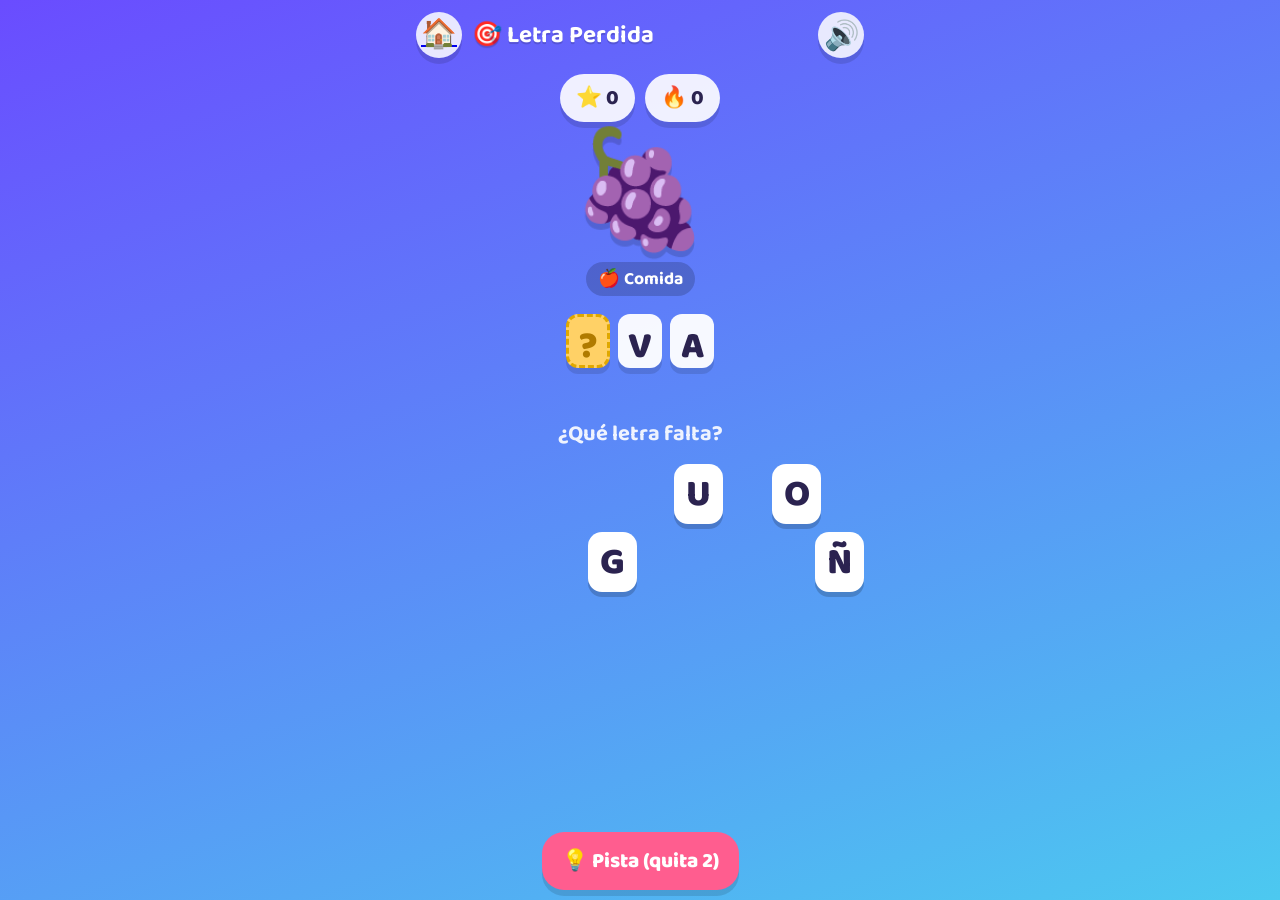
==== games/letra-perdida/index.html @ fb6a3164 "JuegaPalabras: sitio de juegos web en español para chicos (4 juegos, temas, álbum, medallas) Co-Auth" ====
<!DOCTYPE html>
<html lang="es">
<head>
  <meta charset="UTF-8" />
  <meta name="viewport" content="width=device-width, initial-scale=1, maximum-scale=1, user-scalable=no, viewport-fit=cover" />
  <meta name="theme-color" content="#6a4cff" />
  <title>🎯 Letra Perdida</title>
  <link rel="preconnect" href="https://fonts.googleapis.com" />
  <link href="https://fonts.googleapis.com/css2?family=Baloo+2:wght@600;800&display=swap" rel="stylesheet" />
  <link rel="stylesheet" href="../../css/main.css" />
  <link rel="stylesheet" href="style.css" />
</head>
<body>
  <main class="app game">
    <header class="topbar">
      <a class="icon-btn" href="../../index.html" aria-label="Volver">🏠</a>
      <h1>🎯 Letra Perdida</h1>
      <span class="spacer"></span>
      <button class="icon-btn" id="mute" aria-label="Sonido">🔊</button>
    </header>

    <div class="stats">
      <span class="chip" id="stars">⭐ 0</span>
      <span class="chip" id="streak">🔥 0</span>
    </div>

    <div class="clue">
      <div class="emoji" id="emoji">🎯</div>
      <div class="cat" id="cat"></div>
    </div>

    <div class="word" id="word"></div>
    <div class="message" id="message"></div>

    <p style="text-align:center;color:#fff;font-weight:700;margin:4px 0 2px;opacity:.9;">¿Qué letra falta?</p>
    <div class="options" id="options"></div>

    <div class="actions keep-bottom">
      <button class="btn btn-pink" id="hint-btn">💡 Pista (quita 2)</button>
    </div>
  </main>

  <div class="overlay" id="overlay">
    <div class="celebrate">
      <div class="big-emoji" id="ov-emoji">🎉</div>
      <div class="word" id="ov-word"></div>
      <div class="praise" id="ov-praise"></div>
      <div class="bonus" id="ov-bonus"></div>
      <button class="btn btn-primary" id="continue-btn">Siguiente ▶</button>
    </div>
  </div>

  <script src="../../js/sound.js"></script>
  <script src="../../js/confetti.js"></script>
  <script src="../../js/speech.js"></script>
  <script src="../../js/progress.js"></script>
  <script src="../../js/qwerty.js"></script>
  <script src="../../js/words.js"></script>
  <script src="../../js/theme.js"></script>
  <script src="game.js"></script>
</body>
</html>
---- css/main.css ----
/* ===== Base mobile-first vertical, para chicos ===== */
:root {
  --bg1: #6a4cff;
  --bg2: #4cc9f0;
  --card: #ffffff;
  --ink: #2b2350;
  --pink: #ff5d8f;
  --yellow: #ffd166;
  --green: #06d6a0;
  --blue: #4cc9f0;
  --purple: #b388ff;
  --shadow: 0 6px 0 rgba(0, 0, 0, 0.12);
  --radius: 22px;
  font-size: clamp(16px, 4.4vw, 22px);
}

* { box-sizing: border-box; -webkit-tap-highlight-color: transparent; }

html, body {
  margin: 0;
  height: 100%;
  overscroll-behavior: none;
}

body {
  font-family: "Baloo 2", "Trebuchet MS", "Segoe UI", system-ui, sans-serif;
  color: var(--ink);
  background: linear-gradient(160deg, var(--bg1), var(--bg2));
  background-attachment: fixed;
  min-height: 100dvh;
  display: flex;
  flex-direction: column;
  align-items: center;
  user-select: none;
  -webkit-user-select: none;
}

/* Contenedor angosto tipo celular */
.app {
  width: 100%;
  max-width: 480px;
  flex: 1;
  display: flex;
  flex-direction: column;
  padding: env(safe-area-inset-top) 16px env(safe-area-inset-bottom);
}

/* Botones grandes para dedos chiquitos */
.btn {
  border: none;
  border-radius: var(--radius);
  padding: 16px 22px;
  font: inherit;
  font-weight: 800;
  color: var(--ink);
  background: var(--yellow);
  box-shadow: var(--shadow);
  cursor: pointer;
  transition: transform 0.06s ease, box-shadow 0.06s ease, filter 0.1s;
  touch-action: manipulation;
}
.btn:active { transform: translateY(4px); box-shadow: 0 2px 0 rgba(0,0,0,0.12); }
.btn:disabled { filter: grayscale(0.5) opacity(0.55); cursor: default; }

.btn-primary { background: var(--green); color: #053d2c; }
.btn-pink { background: var(--pink); color: #fff; }
.btn-ghost { background: rgba(255,255,255,0.85); }

/* Encabezado con botón volver y mute */
.topbar {
  display: flex;
  align-items: center;
  gap: 10px;
  padding: 12px 0;
}
.icon-btn {
  width: 46px; height: 46px;
  border: none; border-radius: 50%;
  background: rgba(255,255,255,0.85);
  box-shadow: var(--shadow);
  font-size: 1.3rem; line-height: 1;
  display: grid; place-items: center;
  cursor: pointer; touch-action: manipulation;
}
.icon-btn:active { transform: translateY(3px); }
.topbar .spacer { flex: 1; }
.topbar h1 { font-size: 1.1rem; margin: 0; color: #fff; text-shadow: 0 2px 0 rgba(0,0,0,0.15); }

/* Bonus en el festejo: subida de nivel y medallas (compartido entre juegos) */
.bonus { margin: 0 0 14px; }
.bonus:empty { display: none; }
.lvl-up, .medal-win {
  font-weight: 800;
  border-radius: 14px;
  padding: 9px 12px;
  margin-top: 8px;
  animation: popin 0.4s ease;
}
.lvl-up { background: var(--purple); color: #2b1a55; }
.medal-win { background: var(--yellow); color: #5a4500; }
@keyframes popin {
  0% { transform: scale(0.5); opacity: 0; }
  70% { transform: scale(1.1); }
  100% { transform: scale(1); opacity: 1; }
}
---- games/letra-perdida/style.css ----
/* ===== Letra Perdida ===== */
.game { flex: 1; display: flex; flex-direction: column; }

.stats { display: flex; gap: 10px; justify-content: center; margin: 4px 0 6px; }
.chip {
  background: rgba(255,255,255,0.9);
  border-radius: 999px;
  padding: 7px 16px;
  font-weight: 800;
  box-shadow: var(--shadow);
  font-size: 0.95rem;
}

.clue { text-align: center; margin: 6px 0 2px; }
.clue .emoji {
  font-size: 5.2rem; line-height: 1.1;
  filter: drop-shadow(0 6px 0 rgba(0,0,0,0.15));
  animation: pop 0.4s ease;
}
.clue .cat {
  display: inline-block; margin-top: 2px;
  color: #fff; font-weight: 700; font-size: 0.8rem;
  background: rgba(0,0,0,0.18); padding: 3px 12px; border-radius: 999px;
}

/* Palabra con la letra faltante */
.word {
  display: flex; flex-wrap: wrap; gap: 8px;
  justify-content: center; margin: 16px 0 8px; min-height: 56px;
}
.tile {
  width: 44px; height: 54px;
  background: rgba(255,255,255,0.95);
  border-radius: 12px; box-shadow: var(--shadow);
  display: grid; place-items: center;
  font-size: 1.7rem; font-weight: 800; color: var(--ink);
  border: 3px solid transparent;
}
.tile.blank {
  background: var(--yellow); color: #b07b00;
  border-color: #e0a800; border-style: dashed;
  animation: pulse 1.1s ease-in-out infinite;
}
.tile.correct { background: var(--green); color: #053d2c; border-color: #04b083; }

.message {
  text-align: center; min-height: 30px;
  color: #fff; font-weight: 800; font-size: 1.05rem;
  text-shadow: 0 2px 0 rgba(0,0,0,0.15); margin: 2px 0;
}

/* Opciones en posición QWERTY (solo se muestran las letras ofrecidas) */
.options {
  display: flex;
  flex-direction: column;
  gap: 8px;
  margin: 10px 0 6px;
}
.orow { display: flex; gap: 6px; }
.opt {
  flex: 1 1 0;
  min-width: 0;
  height: 60px;
  border: none; border-radius: 14px;
  background: #fff; color: var(--ink);
  font: inherit; font-weight: 800;
  font-size: clamp(1.1rem, 5.5vw, 1.7rem);
  box-shadow: 0 5px 0 rgba(0,0,0,0.18);
  cursor: pointer; touch-action: manipulation;
  transition: transform 0.06s ease;
  display: grid; place-items: center;
}
.opt:active,
.opt.pressed { transform: translateY(4px); box-shadow: 0 1px 0 rgba(0,0,0,0.18); }
.opt.pressed { background: #d9ecff; }
/* Hueco que mantiene la posición QWERTY sin mostrar tecla */
.opt.spacer { background: transparent; box-shadow: none; pointer-events: none; }
.opt.wrong {
  background: #e9c9d4; color: #b06; opacity: 0.55;
  animation: shake 0.4s ease;
}

.actions { display: flex; gap: 10px; justify-content: center; margin: 10px 0; }
.actions .btn { padding: 12px 20px; font-size: 0.95rem; }
.keep-bottom { margin-top: auto; }

/* Overlay de festejo (compartido en estilo con el otro juego) */
.overlay {
  position: fixed; inset: 0;
  background: rgba(43, 35, 80, 0.55);
  backdrop-filter: blur(3px);
  display: none; place-items: center; z-index: 50; padding: 24px;
}
.overlay.show { display: grid; }
.celebrate {
  background: #fff; border-radius: 28px; padding: 26px 24px;
  text-align: center; box-shadow: 0 10px 0 rgba(0,0,0,0.18);
  animation: pop 0.35s ease; max-width: 360px; width: 100%;
}
.celebrate .big-emoji { font-size: 4.4rem; }
.celebrate .word {
  font-size: 2rem; font-weight: 800; letter-spacing: 2px;
  color: var(--ink); margin: 6px 0;
}
.celebrate .praise { font-size: 1.3rem; font-weight: 800; color: var(--pink); margin: 0 0 6px; }
.celebrate .btn { width: 100%; font-size: 1.2rem; }

@keyframes pop {
  0% { transform: scale(0.6); }
  70% { transform: scale(1.12); }
  100% { transform: scale(1); }
}
@keyframes shake {
  0%,100% { transform: translateX(0); }
  20% { transform: translateX(-9px); }
  40% { transform: translateX(9px); }
  60% { transform: translateX(-6px); }
  80% { transform: translateX(6px); }
}
@keyframes pulse {
  0%,100% { transform: scale(1); }
  50% { transform: scale(1.08); }
}
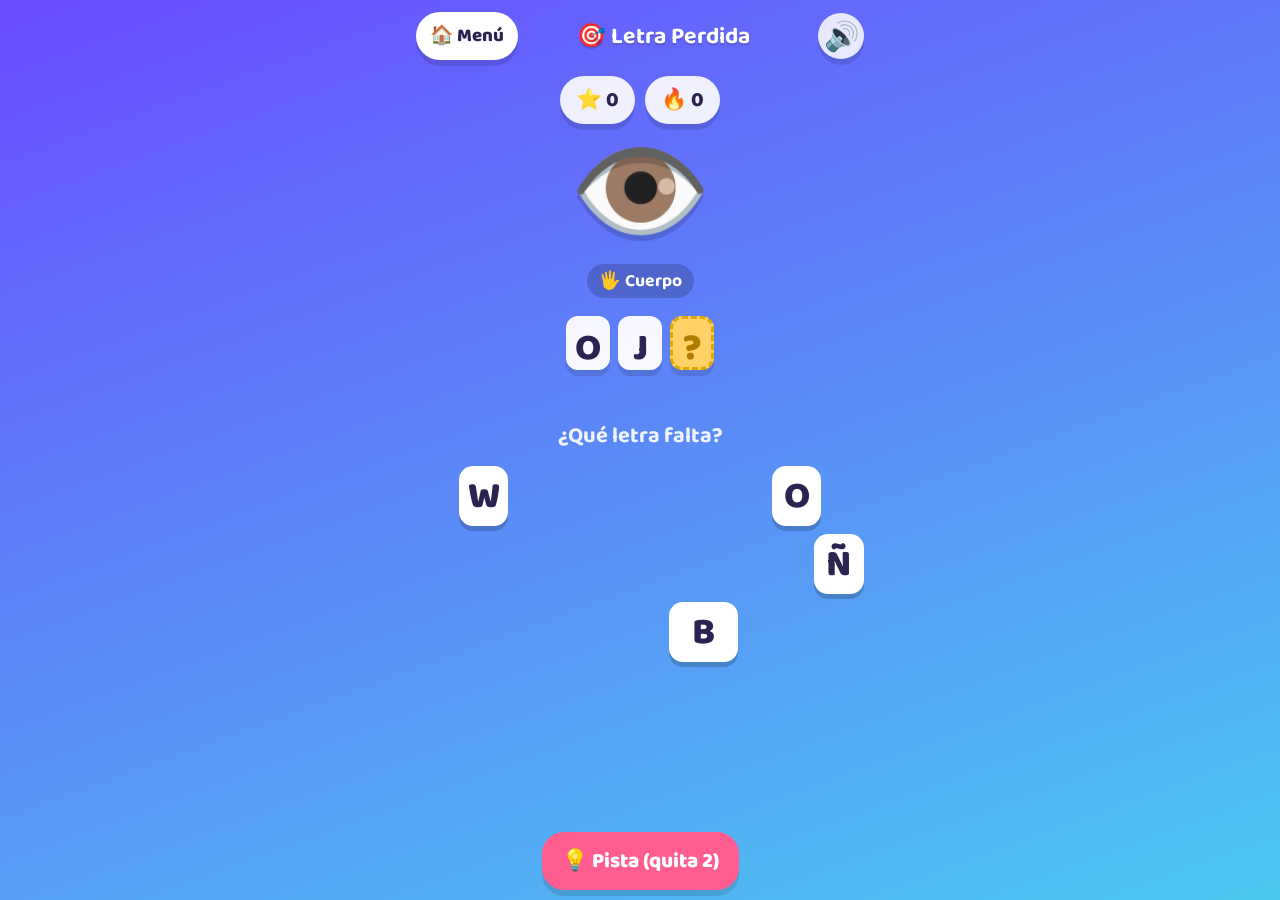
==== commit 08a71939: "Hub: juegos protagonistas (grilla 2x2) y meta compacto; boton claro 'Menu' en cada juego Co-Authored" ====
--- a/games/letra-perdida/index.html
+++ b/games/letra-perdida/index.html
@@ -13,7 +13,7 @@
 <body>
   <main class="app game">
     <header class="topbar">
-      <a class="icon-btn" href="../../index.html" aria-label="Volver">🏠</a>
+      <a class="btn-menu" href="../../index.html" aria-label="Volver al menú">🏠 Menú</a>
       <h1>🎯 Letra Perdida</h1>
       <span class="spacer"></span>
       <button class="icon-btn" id="mute" aria-label="Sonido">🔊</button>
--- a/css/main.css
+++ b/css/main.css
@@ -83,8 +83,22 @@
   cursor: pointer; touch-action: manipulation;
 }
 .icon-btn:active { transform: translateY(3px); }
-.topbar .spacer { flex: 1; }
-.topbar h1 { font-size: 1.1rem; margin: 0; color: #fff; text-shadow: 0 2px 0 rgba(0,0,0,0.15); }
+.topbar .spacer { flex: 0; }
+.topbar h1 {
+  font-size: 1.05rem; margin: 0; color: #fff; text-shadow: 0 2px 0 rgba(0,0,0,0.15);
+  flex: 1; min-width: 0; text-align: center;
+  white-space: nowrap; overflow: hidden; text-overflow: ellipsis;
+}
+
+/* Botón claro de volver al menú (en cada juego) */
+.btn-menu {
+  display: inline-flex; align-items: center; gap: 6px; flex-shrink: 0;
+  border: none; border-radius: 999px; background: #fff; color: var(--ink);
+  font: inherit; font-weight: 800; font-size: 0.85rem;
+  padding: 9px 14px; box-shadow: var(--shadow); cursor: pointer; text-decoration: none;
+  touch-action: manipulation;
+}
+.btn-menu:active { transform: translateY(2px); box-shadow: 0 2px 0 rgba(0,0,0,0.12); }
 
 /* Bonus en el festejo: subida de nivel y medallas (compartido entre juegos) */
 .bonus { margin: 0 0 14px; }
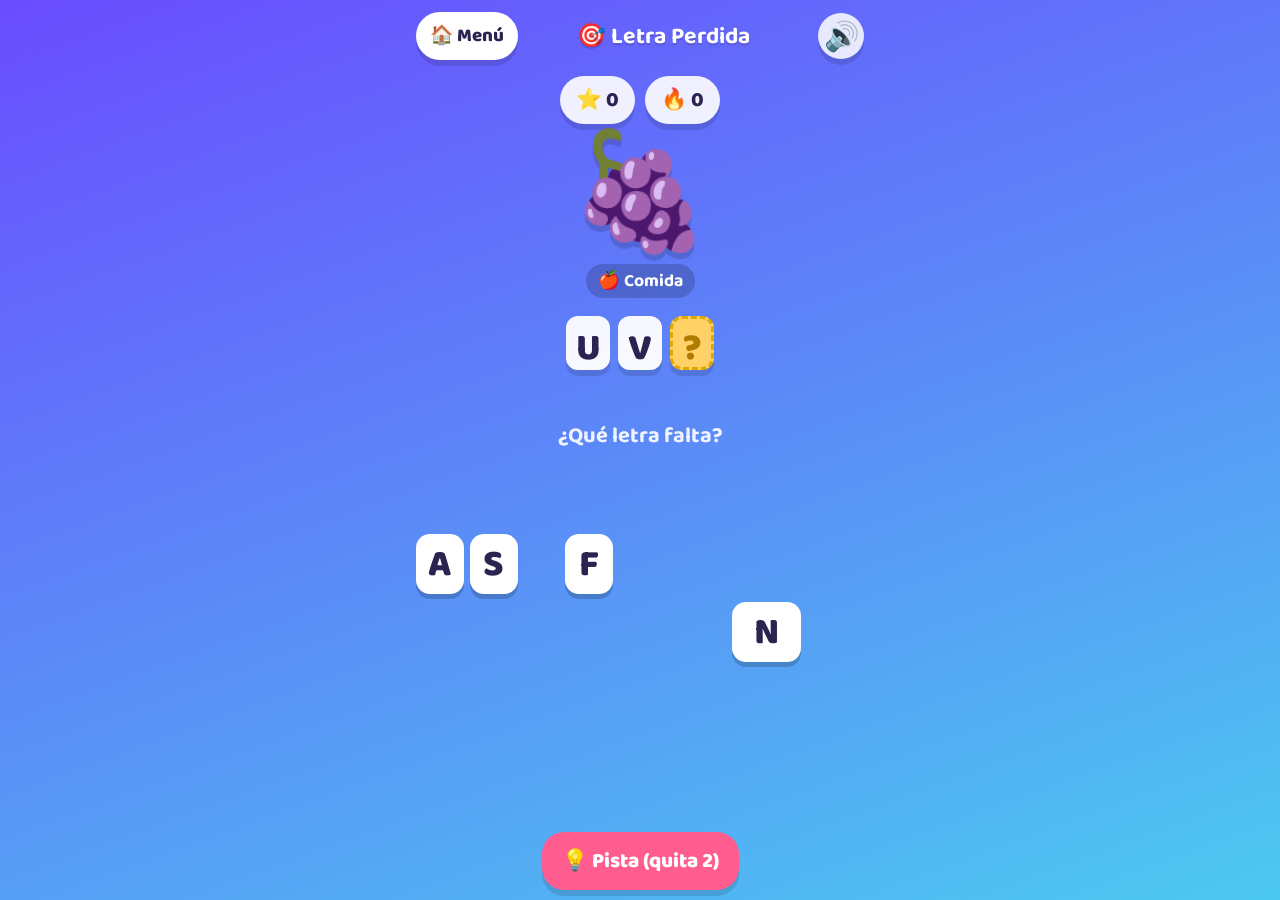
==== commit 0c67b95d: "Pista que brilla tras 8s de inactividad para ayudar a destrabarse Co-Authored-By: Claude Opus 4.8 (1" ====
--- a/games/letra-perdida/index.html
+++ b/games/letra-perdida/index.html
@@ -57,6 +57,7 @@
   <script src="../../js/qwerty.js"></script>
   <script src="../../js/words.js"></script>
   <script src="../../js/theme.js"></script>
+  <script src="../../js/idle.js"></script>
   <script src="game.js"></script>
 </body>
 </html>
--- a/css/main.css
+++ b/css/main.css
@@ -112,6 +112,13 @@
 }
 .lvl-up { background: var(--purple); color: #2b1a55; }
 .medal-win { background: var(--yellow); color: #5a4500; }
+
+/* Brillo del botón de pista cuando el jugador está trabado (inactividad) */
+.glow { animation: glow-pulse 1.05s ease-in-out infinite; }
+@keyframes glow-pulse {
+  0%, 100% { box-shadow: var(--shadow); transform: translateY(0) scale(1); }
+  50% { box-shadow: 0 0 0 5px rgba(255, 209, 102, 0.7), var(--shadow); transform: translateY(-1px) scale(1.05); }
+}
 @keyframes popin {
   0% { transform: scale(0.5); opacity: 0; }
   70% { transform: scale(1.1); }
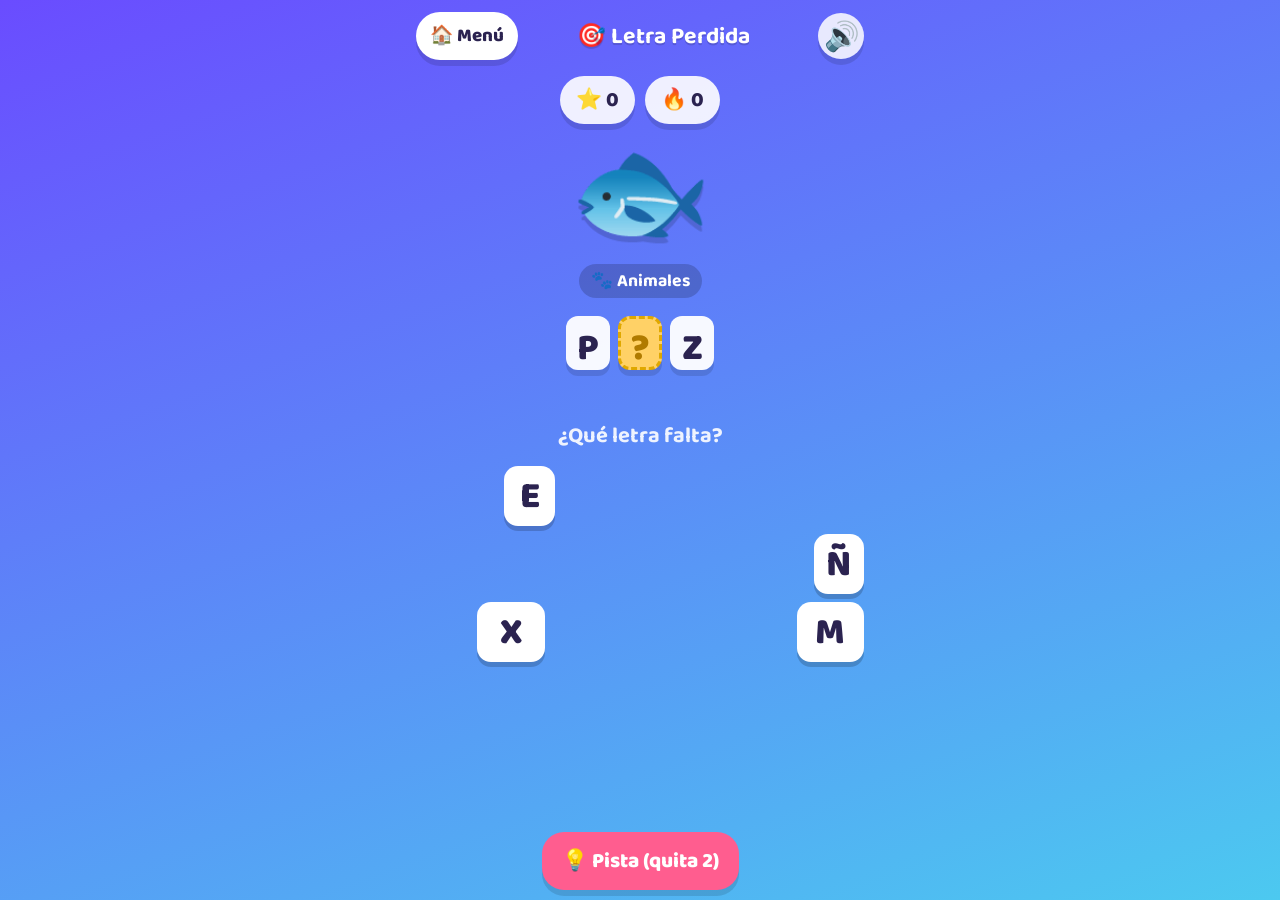
==== commit e72e3306: "Analitica anonima y agregada (Umami): eventos de juego/categoria/dificultad/retencion, privacy-first" ====
--- a/games/letra-perdida/index.html
+++ b/games/letra-perdida/index.html
@@ -56,6 +56,8 @@
   <script src="../../js/progress.js"></script>
   <script src="../../js/qwerty.js"></script>
   <script src="../../js/words.js"></script>
+  <script src="../../js/analytics-config.js"></script>
+  <script src="../../js/analytics.js"></script>
   <script src="../../js/theme.js"></script>
   <script src="../../js/idle.js"></script>
   <script src="game.js"></script>
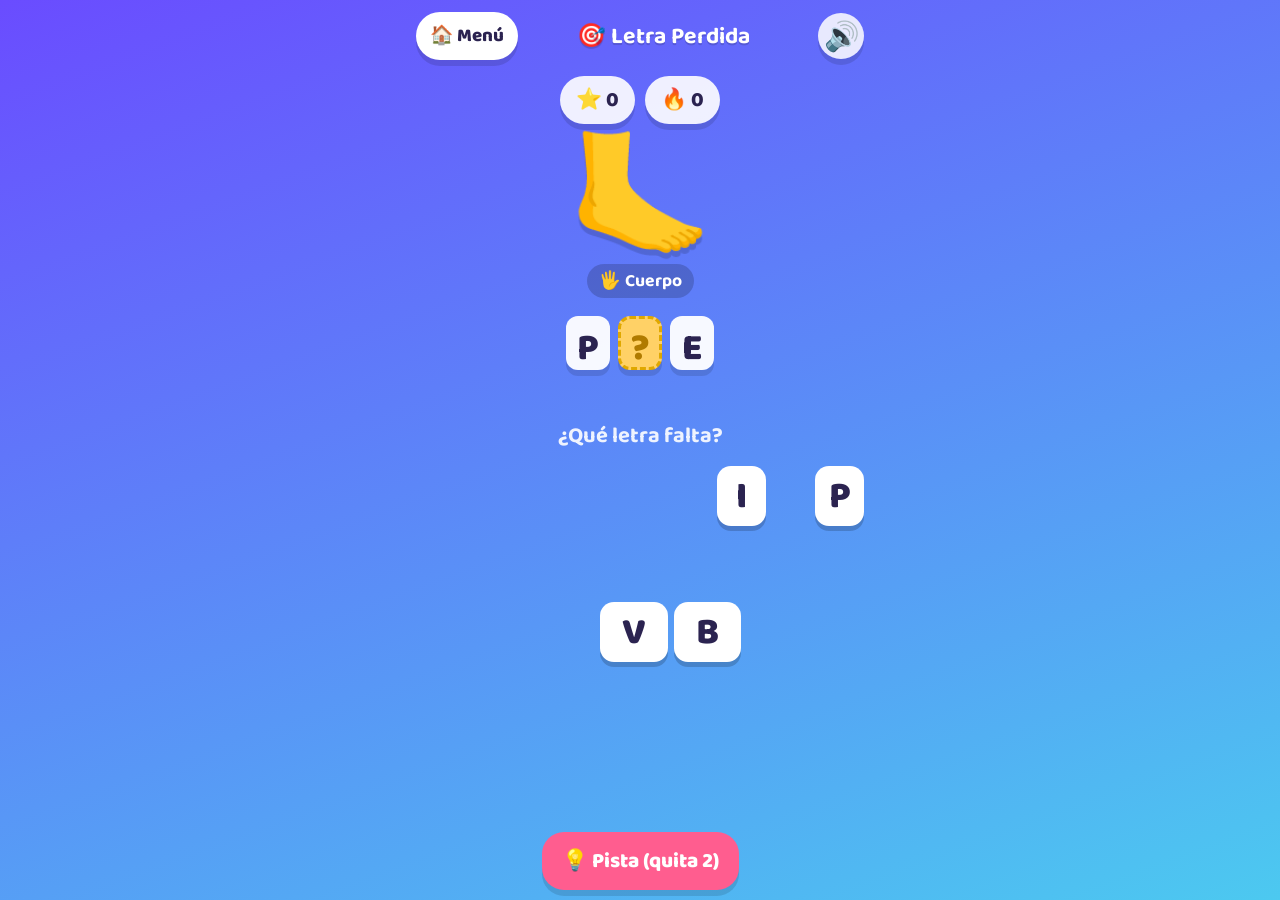
==== commit 1014c127: "v1.1.0: PWA instalable + previews al compartir + fixes pre-lanzamiento - PWA: manifest.json + sw.js " ====
--- a/games/letra-perdida/index.html
+++ b/games/letra-perdida/index.html
@@ -4,6 +4,22 @@
   <meta charset="UTF-8" />
   <meta name="viewport" content="width=device-width, initial-scale=1, maximum-scale=1, user-scalable=no, viewport-fit=cover" />
   <meta name="theme-color" content="#6a4cff" />
+  <meta name="description" content="Elegí la letra que falta para completar la palabra. Un juego de JuegaPalabras." />
+  <link rel="icon" href="../../favicon.png" type="image/png" />
+  <link rel="apple-touch-icon" href="../../apple-touch-icon.png" />
+  <link rel="manifest" href="../../manifest.json" />
+  <meta name="mobile-web-app-capable" content="yes" />
+  <meta name="apple-mobile-web-app-capable" content="yes" />
+  <meta name="apple-mobile-web-app-status-bar-style" content="black-translucent" />
+  <meta name="apple-mobile-web-app-title" content="JuegaPalabras" />
+  <meta property="og:type" content="website" />
+  <meta property="og:title" content="JuegaPalabras 🎈" />
+  <meta property="og:description" content="Juegos para que chicos aprendan vocabulario y ortografía en español, jugando con emojis." />
+  <meta property="og:image" content="https://federico-duppa.github.io/juegapalabras/og-image.png" />
+  <meta property="og:url" content="https://federico-duppa.github.io/juegapalabras/games/letra-perdida/" />
+  <meta name="twitter:card" content="summary_large_image" />
+  <meta name="twitter:image" content="https://federico-duppa.github.io/juegapalabras/og-image.png" />
+  <script>if ("serviceWorker" in navigator) { addEventListener("load", () => navigator.serviceWorker.register("../../sw.js").catch(() => {})); }</script>
   <title>🎯 Letra Perdida</title>
   <link rel="preconnect" href="https://fonts.googleapis.com" />
   <link href="https://fonts.googleapis.com/css2?family=Baloo+2:wght@600;800&display=swap" rel="stylesheet" />
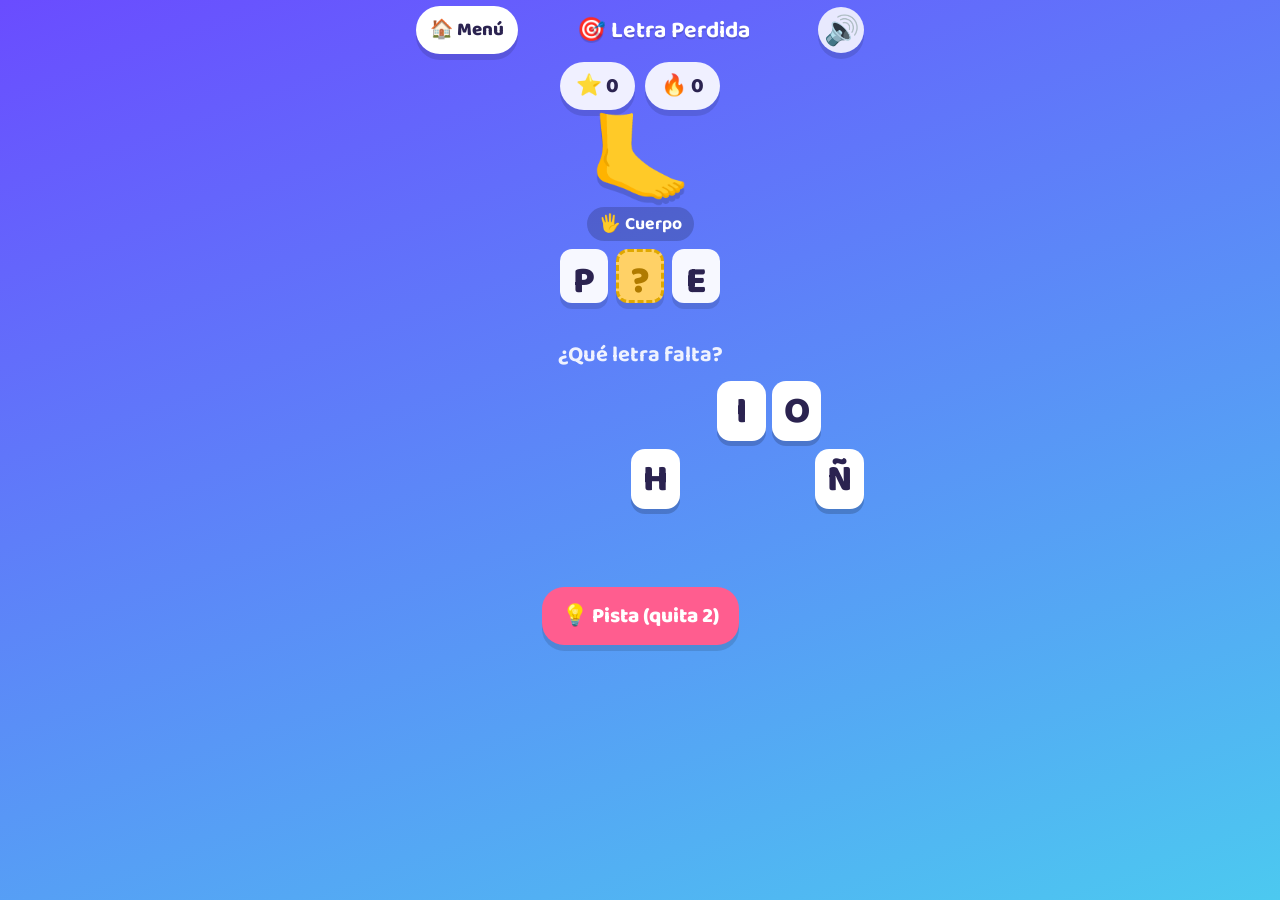
==== commit e0012b6c: "v1.2.0: layout sin scroll en celular/PWA + auto-actualizacion de la app Layout (sin scrollear para v" ====
--- a/games/letra-perdida/index.html
+++ b/games/letra-perdida/index.html
@@ -19,7 +19,7 @@
   <meta property="og:url" content="https://federico-duppa.github.io/juegapalabras/games/letra-perdida/" />
   <meta name="twitter:card" content="summary_large_image" />
   <meta name="twitter:image" content="https://federico-duppa.github.io/juegapalabras/og-image.png" />
-  <script>if ("serviceWorker" in navigator) { addEventListener("load", () => navigator.serviceWorker.register("../../sw.js").catch(() => {})); }</script>
+  <script src="../../js/sw-register.js"></script>
   <title>🎯 Letra Perdida</title>
   <link rel="preconnect" href="https://fonts.googleapis.com" />
   <link href="https://fonts.googleapis.com/css2?family=Baloo+2:wght@600;800&display=swap" rel="stylesheet" />
--- a/games/letra-perdida/style.css
+++ b/games/letra-perdida/style.css
@@ -121,3 +121,27 @@
   0%,100% { transform: scale(1); }
   50% { transform: scale(1.08); }
 }
+
+/* ===== Encaje en la pantalla visible (PWA): sin scroll, teclado siempre a la vista =====
+   Bloqueamos el alto al viewport real (dvh, ya descuenta barras/safe-area) y dejamos que
+   los elementos pesados (emoji, teclas) se achiquen con la altura disponible. overflow:auto
+   en .app es solo red de seguridad para pantallas más chicas de lo previsto. */
+html, body { height: 100dvh; overflow: hidden; }
+.app { min-height: 0; overflow: auto; }
+.game { min-height: 0; }
+
+.topbar { padding: 6px 0; }
+.stats { margin: 2px 0 4px; }
+.clue { margin: 2px 0 0; }
+.clue .emoji { font-size: clamp(2.4rem, 9dvh, 5.2rem); }
+/* Una sola fila que encoge con palabras largas (HELICÓPTERO): el largo de la palabra
+   nunca agrega filas ni empuja el teclado fuera de la pantalla. */
+.word { margin: 8px 0 4px; min-height: 0; flex-wrap: nowrap; gap: clamp(3px, 1.2vw, 8px); }
+.tile {
+  flex: 1 1 0; width: auto; min-width: 0; max-width: 48px;
+  height: clamp(40px, 6.6dvh, 54px); font-size: clamp(0.85rem, 4.6vw, 1.7rem);
+}
+.message { min-height: 22px; }
+.options { margin: 6px 0 4px; }
+.opt { height: clamp(44px, 7dvh, 60px); }
+.actions.keep-bottom { margin: 6px 0 0; }
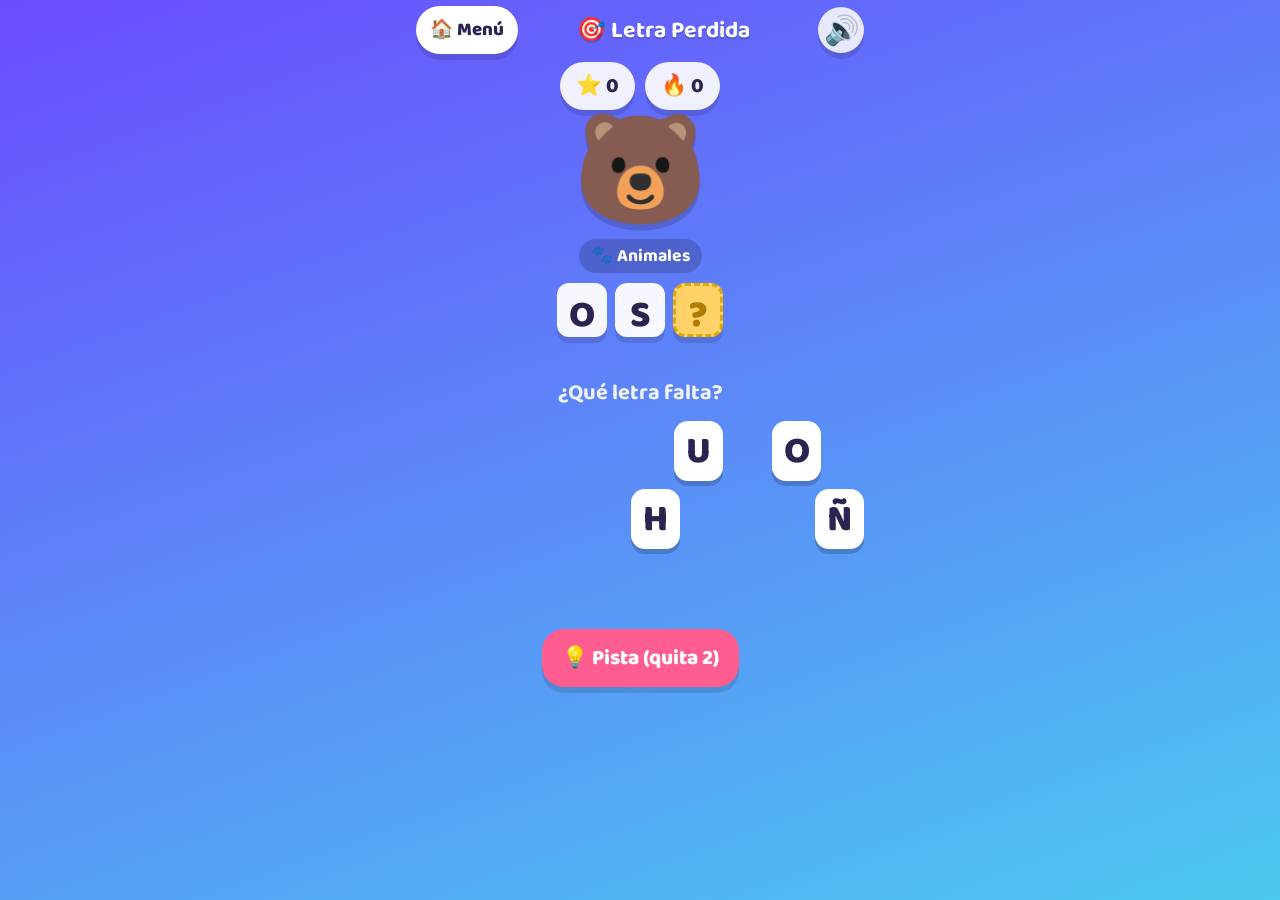
==== commit 9f91ff44: "v1.5.0: Modo Aventura (rota entre juegos) + voz alentadora cada 4-7 festejos - Modo Aventura: tarjet" ====
--- a/games/letra-perdida/index.html
+++ b/games/letra-perdida/index.html
@@ -69,6 +69,7 @@
   <script src="../../js/sound.js"></script>
   <script src="../../js/confetti.js"></script>
   <script src="../../js/speech.js"></script>
+  <script src="../../js/encourage.js"></script>
   <script src="../../js/progress.js"></script>
   <script src="../../js/qwerty.js"></script>
   <script src="../../js/words.js"></script>
@@ -76,6 +77,7 @@
   <script src="../../js/analytics.js"></script>
   <script src="../../js/theme.js"></script>
   <script src="../../js/idle.js"></script>
+  <script src="../../js/adventure.js"></script>
   <script src="game.js"></script>
 </body>
 </html>
--- a/css/main.css
+++ b/css/main.css
@@ -90,6 +90,14 @@
   white-space: nowrap; overflow: hidden; text-overflow: ellipsis;
 }
 
+/* Modo Aventura: brújula al lado del título + borde animado en la pantalla. */
+.topbar h1 .adv-badge { margin-left: 6px; font-size: 0.95em; }
+body.adventure .topbar h1 { animation: adv-glow 2.2s ease-in-out infinite; }
+@keyframes adv-glow {
+  0%, 100% { text-shadow: 0 2px 0 rgba(0,0,0,0.15); }
+  50% { text-shadow: 0 2px 0 rgba(0,0,0,0.15), 0 0 12px rgba(255,209,102,0.95); }
+}
+
 /* Botón claro de volver al menú (en cada juego) */
 .btn-menu {
   display: inline-flex; align-items: center; gap: 6px; flex-shrink: 0;
--- a/games/letra-perdida/style.css
+++ b/games/letra-perdida/style.css
@@ -127,21 +127,27 @@
    los elementos pesados (emoji, teclas) se achiquen con la altura disponible. overflow:auto
    en .app es solo red de seguridad para pantallas más chicas de lo previsto. */
 html, body { height: 100dvh; overflow: hidden; }
-.app { min-height: 0; overflow: auto; }
+.app {
+  min-height: 0; overflow: auto;
+  /* Colchón inferior garantizado (barra de nav de Android, ver nota en memoria). */
+  padding-bottom: max(env(safe-area-inset-bottom), 20px);
+}
 .game { min-height: 0; }
 
 .topbar { padding: 6px 0; }
 .stats { margin: 2px 0 4px; }
-.clue { margin: 2px 0 0; }
-.clue .emoji { font-size: clamp(2.4rem, 9dvh, 5.2rem); }
+.clue { margin: 4px 0 0; }
+/* Piso de diseño 375x667: los clamps en dvh llegan a tamaño (casi) completo en ese alto
+   y solo se achican en pantallas más chicas. */
+.clue .emoji { font-size: clamp(2.6rem, 12dvh, 5.2rem); }
 /* Una sola fila que encoge con palabras largas (HELICÓPTERO): el largo de la palabra
    nunca agrega filas ni empuja el teclado fuera de la pantalla. */
-.word { margin: 8px 0 4px; min-height: 0; flex-wrap: nowrap; gap: clamp(3px, 1.2vw, 8px); }
+.word { margin: 10px 0 6px; min-height: 0; flex-wrap: nowrap; gap: clamp(3px, 1.2vw, 8px); }
 .tile {
-  flex: 1 1 0; width: auto; min-width: 0; max-width: 48px;
-  height: clamp(40px, 6.6dvh, 54px); font-size: clamp(0.85rem, 4.6vw, 1.7rem);
+  flex: 1 1 0; width: auto; min-width: 0; max-width: 50px;
+  height: clamp(44px, 8dvh, 54px); font-size: clamp(0.95rem, 4.8vw, 1.7rem);
 }
-.message { min-height: 22px; }
-.options { margin: 6px 0 4px; }
-.opt { height: clamp(44px, 7dvh, 60px); }
-.actions.keep-bottom { margin: 6px 0 0; }
+.message { min-height: 24px; }
+.options { margin: 8px 0 4px; }
+.opt { height: clamp(46px, 9dvh, 60px); }
+.actions.keep-bottom { margin: 8px 0 0; }
